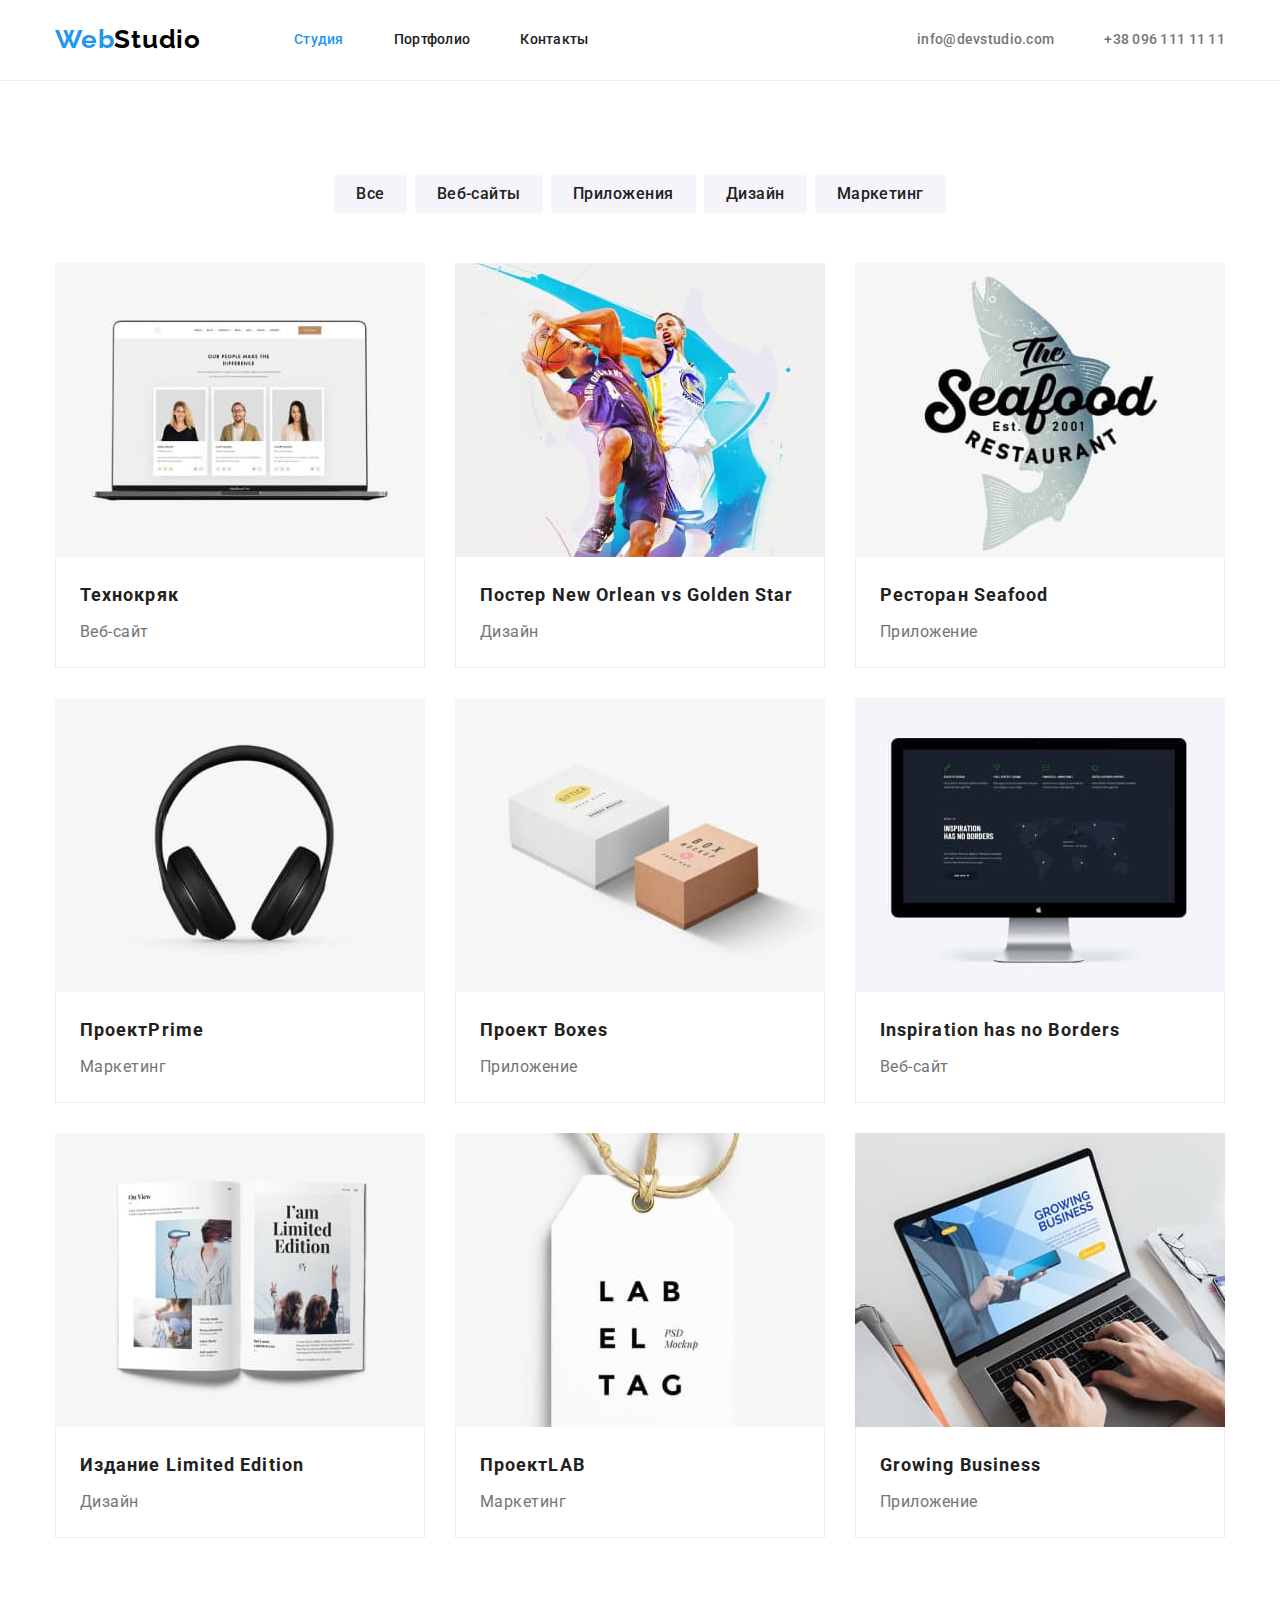
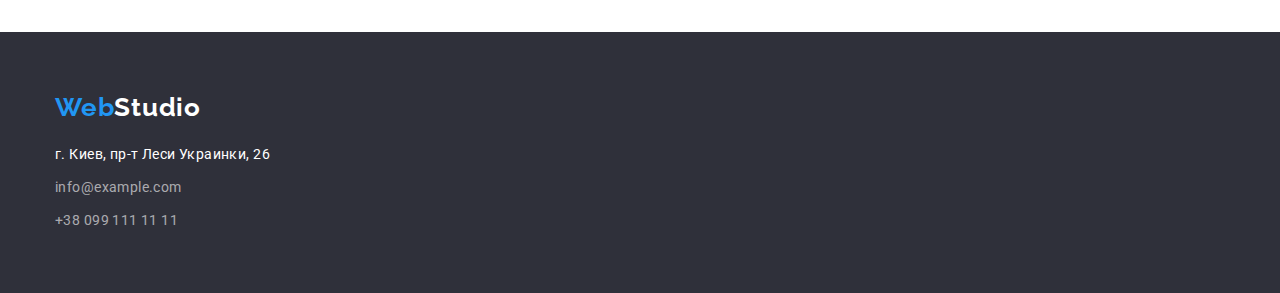
==== portfolio.html @ c3876f3c "start" ====
<!DOCTYPE html>
<html lang="ru">
  <head>
    <meta charset="UTF-8" />
    <meta http-equiv="X-UA-Compatible" content="IE=edge" />
    <meta name="viewport" content="width=device-width, initial-scale=1.0" />
    <title>goit-markup-hw-03</title>
    <link
      href="https://fonts.googleapis.com/css2?family=Raleway:wght@700&family=Roboto:wght@400;500;700;900&display=swap"
      rel="stylesheet"
    />
    <link rel="stylesheet"
    href=https://cdnjs.cloudflare.com/ajax/libs/modern-normalize/1.1.0/modern-normalize.min.css>
    <link rel="stylesheet" href="./css/styles.css" />
  </head>
  <body>
    <header class="header">
      <div class="container">
        <div class="header-flex">
          <a class="logo link" href="./index.html"
            >Web<span class="logo-dark">Studio</span></a
          >
          <nav class="header-nav">
            <ul class="header-list list">
              <li class="header-item">
                <a class="header-link link current" href="./index.html"
                  >Студия</a
                >
              </li>
              <li class="header-item">
                <a class="header-link link" href="./portfolio.html"
                  >Портфолио</a
                >
              </li>
              <li class="header-item">
                <a class="header-link link" href="">Контакты</a>
              </li>
            </ul>
          </nav>
          <ul class="header-mt">
            <li class="header-mail-item list">
              <a class="header-mail-link link" href="mailto:info@devstudio.com"
                >info@devstudio.com</a
              >
            </li>
            <li class="haeder-tel-item list">
              <a class="header-tel-link link" href="tel:+380961111111"
                >+38 096 111 11 11</a
              >
            </li>
          </ul>
        </div>
      </div>
    </header>

    <main>
      <section class="portfolio section">
        <div class="container">
          <h1 class="visually-hidden">Портфолио</h1>
          <ul class="btn-list list">
            <li class="btn-item">
              <button class="btn" type="button">Все</button>
            </li>
            <li class="btn-item">
              <button class="btn" type="button">Веб-сайты</button>
            </li>
            <li class="btn-item">
              <button class="btn" type="button">Приложения</button>
            </li>
            <li class="btn-item">
              <button class="btn" type="button">Дизайн</button>
            </li>
            <li class="btn-item">
              <button class="btn" type="button">Маркетинг</button>
            </li>
          </ul>

          <ul class="port-list list">
            <li class="port-item">
              <a class="port-link link" href=""
                ><img
                  src="./images/images-portfolio1.jpg"
                  alt="Страница Веб-сайта на ноутбуке"
                  width="370"
                  height="294"
                />
                <div class="port-thumb">
                  <h2 class="port-title">Технокряк</h2>
                  <p class="port-text">Веб-сайт</p>
                </div>
              </a>
            </li>

            <li class="port-item">
              <a class="port-link link" href=""
                ><img
                  src="./images/images-portfolio2.jpg"
                  alt="Два баскетболиста во время игры"
                  width="370"
                  height="294"
                />
                <div class="port-thumb">
                  <h2 class="port-title">
                    Постер <span lang="en">New Orlean vs Golden Star</span>
                  </h2>
                  <p class="port-text">Дизайн</p>
                </div>
              </a>
            </li>

            <li class="port-item">
              <a class="port-link link" href=""
                ><img
                  src="./images/images-portfolio3.jpg"
                  alt="Логотип ресторана Сиафуд"
                  width="370"
                  height="294"
                />
                <div class="port-thumb">
                  <h2 class="port-title">
                    Ресторан <span lang="en">Seafood</span>
                  </h2>
                  <p class="port-text">Приложение</p>
                </div>
              </a>
            </li>

            <li class="port-item">
              <a class="port-link link" href=""
                ><img
                  src="./images/images-portfolio4.jpg"
                  alt="Наушники"
                  width="370"
                  height="294"
                />
                <div class="port-thumb">
                  <h2 class="port-title">Проект<span lang="en">Prime</span></h2>
                  <p class="port-text">Маркетинг</p>
                </div>
              </a>
            </li>

            <li class="port-item">
              <a class="port-link link" href=""
                ><img
                  src="./images/images-portfolio5.jpg"
                  alt="Две коробки"
                  width="370"
                  height="294"
                />
                <div class="port-thumb">
                  <h2 class="port-title">
                    Проект <span lang="en">Boxes</span>
                  </h2>
                  <p class="port-text">Приложение</p>
                </div>
              </a>
            </li>

            <li class="port-item">
              <a class="port-link link" href=""
                ><img
                  src="./images/images-portfolio6.jpg"
                  alt="Монитор с изображением Веб-сайта"
                  width="370"
                  height="294"
                />
                <div class="port-thumb">
                  <h2 class="port-title" lang="en">
                    Inspiration has no Borders
                  </h2>
                  <p class="port-text">Веб-сайт</p>
                </div>
              </a>
            </li>

            <li class="port-item">
              <a class="port-link link" href=""
                ><img
                  src="./images/images-portfolio7.jpg"
                  alt="Развёрнутые страницы журнала"
                  width="370"
                  height="294"
                />
                <div class="port-thumb">
                  <h2 class="port-title">
                    Издание <span lang="en">Limited Edition</span>
                  </h2>
                  <p class="port-text">Дизайн</p>
                </div>
              </a>
            </li>
            <li class="port-item">
              <a class="port-link link" href=""
                ><img
                  src="./images/images-portfolio8.jpg"
                  alt="Бирка"
                  width="370"
                  height="294"
                />
                <div class="port-thumb">
                  <h2 class="port-title">Проект<span lang="en">LAB</span></h2>
                  <p class="port-text">Маркетинг</p>
                </div>
              </a>
            </li>
            <li class="port-item">
              <a class="port-link link" href=""
                ><img
                  src="./images/images-portfolio9.jpg"
                  alt="Работа в приложении на ноутбуке"
                  width="370"
                  height="294"
                />
                <div class="port-thumb">
                  <h2 class="port-title" lang="en">Growing Business</h2>
                  <p class="port-text">Приложение</p>
                </div>
              </a>
            </li>
          </ul>
        </div>
      </section>
    </main>

    <footer class="footer">
      <div class="container">
        <a class="logo link" href="./index.html"
          >Web<span class="logo-light">Studio</span></a
        >
        <address class="adress">
          <ul class="adress-list list">
            <li class="adress-item">
              <a
                class="adress-link link"
                href="https://goo.gl/maps/nZqafxbNamXbDnvg8"
                target="blank"
                rel="noopener noreferrer nofollow"
                >г. Киев, пр-т Леси Украинки, 26</a
              >
            </li>
            <li class="adress-item">
              <a class="adress-mail-link link" href="mailto:info@example.com"
                >info@example.com</a
              >
            </li>
            <li class="adress-item">
              <a class="adress-tel-link link" href="tel:+380991111111"
                >+38 099 111 11 11</a
              >
            </li>
          </ul>
        </address>
      </div>
    </footer>
  </body>
</html>
---- css/styles.css ----
:root {
  --primary-white-color: #ffffff;
  --secondary-white-color: #f5f4fa;
  --footer-hero-color: #2f303a;
  --accent-color: #2196f3;
  --main-title-color: #212121;
  --primary-text-color: #757575;
  --primary-margin: 30px;
}
body {
  color: var(--primary-text-color);
  font-family: "Roboto", "Montserrat", sans-serif;
}
h1,
h2,
h3,
h4,
h5,
h6,
p,
ul {
  margin: 0;
}
ul {
  padding-left: 0;
}

.list {
  list-style: none;
}
.link {
  text-decoration: none;
}
img {
  display: block;
  max-width: 100%;
  height: auto;
}

.container {
  width: 1200px;
  padding-left: 15px;
  padding-right: 15px;
  margin: 0 auto;
}
.section {
  padding-top: 94px;
  padding-bottom: 94px;
}
/*---------------header----------------------------------------------*/
.header {
  background-color: var(--primary-white-color);
  padding-top: 24px;
  padding-bottom: 25px;
  border-bottom: 1px solid #ececec;
}
.header-flex {
  display: flex;
  align-items: center;
}

.header-nav {
  margin-left: 93px;
}
.header-list {
  display: flex;
}
.header-mt {
  display: flex;
  margin-left: auto;
}

.header-item + .header-item {
  margin-left: 50px;
}
.haeder-tel-item {
  margin-left: 50px;
}

.logo {
  font-family: "Raleway";
  font-weight: 700;
  font-size: 26px;
  line-height: 1.19;
  letter-spacing: 0.03em;
  color: var(--accent-color);
}

.logo-dark {
  color: #000000;
}
.logo-light {
  color: var(--primary-white-color);
}

.header-link,
.header-mail-link,
.header-tel-link {
  font-weight: 500;
  font-size: 14px;
  line-height: 1.14;
  letter-spacing: 0.02em;
  color: var(--main-title-color);
}
.header-link:hover,
.header-link:focus {
  color: var(--accent-color);
}

.header-mail-link,
.header-tel-link {
  color: inherit;
}
.header-mail-link:hover,
.header-mail-link:focus {
  color: var(--accent-color);
}

.header-tel-link:hover,
.header-tel-link:focus {
  color: var(--accent-color);
}
.current {
  color: var(--accent-color);
}

/*---------------hero-------------------------------------------------*/
.hero {
  background-color: var(--footer-hero-color);
  padding-top: 200px;
  padding-bottom: 200px;
}

.hero-title {
  font-weight: 900;
  font-size: 44px;
  line-height: 1.36;
  text-align: center;
  letter-spacing: 0.06em;
  text-transform: uppercase;
  color: var(--primary-white-color);
  max-width: 696px;
  margin-left: auto;
  margin-right: auto;
  margin-bottom: var(--primary-margin);
}

.hero-btn {
  font-family: inherit;
  font-weight: 700;
  font-size: 16px;
  line-height: 1.88;
  text-align: center;
  letter-spacing: 0.06em;
  background-color: var(--accent-color);
  color: var(--primary-white-color);
  cursor: pointer;
  margin: 0 auto;
  display: block;
  padding: 10px 32px;
  border-radius: 4px;
  offset: 0px, 4px rgba(0, 0, 0, 0.15);
}
.hero-btn:hover {
  filter: drop-shadow(0px 4px 4px rgba(0, 0, 0, 0.25));
}
/*-------------------features-----------------------------------*/
.visually-hidden {
  position: absolute;
  white-space: nowrap;
  width: 1px;
  height: 1px;
  overflow: hidden;
  border: 0;
  padding: 0;
  clip: rect(0 0 0 0);
  clip-path: inset(50%);
  margin: -1px;
}

.features-list {
  display: flex;
  margin-left: calc(-1 * var(--primary-margin));
  flex-wrap: wrap;
}
.features-item {
  margin-left: var(--primary-margin);
  flex-basis: calc(100% / 4 - 30px);
}
.features-title {
  font-weight: 700;
  font-size: 14px;
  line-height: 1.14;
  letter-spacing: 0.03em;
  text-transform: uppercase;
  color: var(--main-title-color);
  margin-bottom: 10px;
}

.features-text {
  font-size: 14px;
  line-height: 1.71;
  letter-spacing: 0.03em;
}
/*-----------------------------------------------work----------------------------------------------*/
.work {
  padding-top: 0;
}

.work-list {
  display: flex;
  margin-left: calc(-1 * var(--primary-margin));
  flex-wrap: wrap;
}
.work-item {
  flex-basis: calc(100% / 3 - 30px);
  margin-left: var(--primary-margin);
}

.work-title,
.team-title {
  font-weight: 700;
  font-size: 36px;
  line-height: 1.17;
  text-align: center;
  letter-spacing: 0.03em;
  color: var(--main-title-color);
  margin-bottom: 50px;
}
/*-------------------team------------------------------------------------*/

.team {
  background-color: var(--secondary-white-color);
}
.team-list {
  display: flex;
  margin-left: calc(-1 * var(--primary-margin));
  flex-wrap: wrap;
}
.team-item {
  flex-basis: calc(100% / 4 - 30px);
  margin-left: var(--primary-margin);
}

.team-item-title {
  font-weight: 500;
  font-size: 16px;
  line-height: 1.19;
  text-align: center;
  letter-spacing: 0.03em;
  color: var(--main-title-color);
  margin-bottom: 10px;
}

.team-text {
  font-size: 16px;
  line-height: 1.19;
  text-align: center;
  letter-spacing: 0.03em;
}
.team-thumb {
  background: var(--primary-white-color);
  box-shadow: 0px 1px 3px rgba(0, 0, 0, 0.12), 0px 1px 1px rgba(0, 0, 0, 0.14),
    0px 2px 1px rgba(0, 0, 0, 0.2);
  border-radius: 0px 0px 4px 4px;
  padding-top: var(--primary-margin);
  padding-bottom: var(--primary-margin);
}
/*-----------------footer--------------------------------------------*/

.footer {
  background-color: var(--footer-hero-color);
  padding-top: 60px;
  padding-bottom: 60px;
}

.footer .logo {
  display: block;
  margin-bottom: 20px;
}
a.adress-link {
  color: var(--primary-white-color);
}
.adress-link,
.adress-mail-link,
.adress-tel-link {
  font-style: normal;
  font-size: 14px;
  line-height: 1.71;
  letter-spacing: 0.03em;
  color: rgba(255, 255, 255, 0.6);
}
.adress-item:not(:last-child) {
  margin-bottom: 9px;
}

.adress-mail-link:hover,
.adress-mail-link:focus,
.adress-tel-link:hover,
.adress-tel-link:focus {
  color: var(--primary-white-color);
}
/*-------------------Portfolio-----------------------------------------*/
.btn-list {
  display: flex;
  margin-bottom: 50px;
  margin-left: auto;
  margin-right: auto;
  justify-content: center;
}
.btn-item + .btn-item {
  margin-left: 8px;
}
.btn {
  font-family: inherit;
  background-color: var(--secondary-white-color);
  font-weight: 500;
  font-size: 16px;
  line-height: 1.63;
  text-align: center;
  letter-spacing: 0.03em;
  color: var(--main-title-color);
  cursor: pointer;
  padding: 6px 22px;
  border-radius: 4px;
  border: 0;
}
.btn:hover,
.btn:focus {
  background-color: var(--accent-color);
  color: var(--secondary-white-color);
}
.port-list {
  display: flex;
  flex-wrap: wrap;
  margin-left: calc(-1 * var(--primary-margin));
  margin-bottom: calc(-1 * var(--primary-margin));
}

.port-item {
  margin-left: var(--primary-margin);
  margin-bottom: var(--primary-margin);
  flex-basis: calc(100% / 3 - 30px);
}

.port-title {
  font-size: 18px;
  line-height: 2;
  letter-spacing: 0.06em;
  color: var(--main-title-color);
  margin-bottom: 4px;
}
.port-text {
  font-size: 16px;
  line-height: 1.88;
  letter-spacing: 0.03em;
  color: var(--primary-text-color);
}
.port-thumb {
  padding: 20px 24px;
  border-right: 1px solid #eeeeee;
  border-bottom: 1px solid #eeeeee;
  border-left: 1px solid #eeeeee;
}
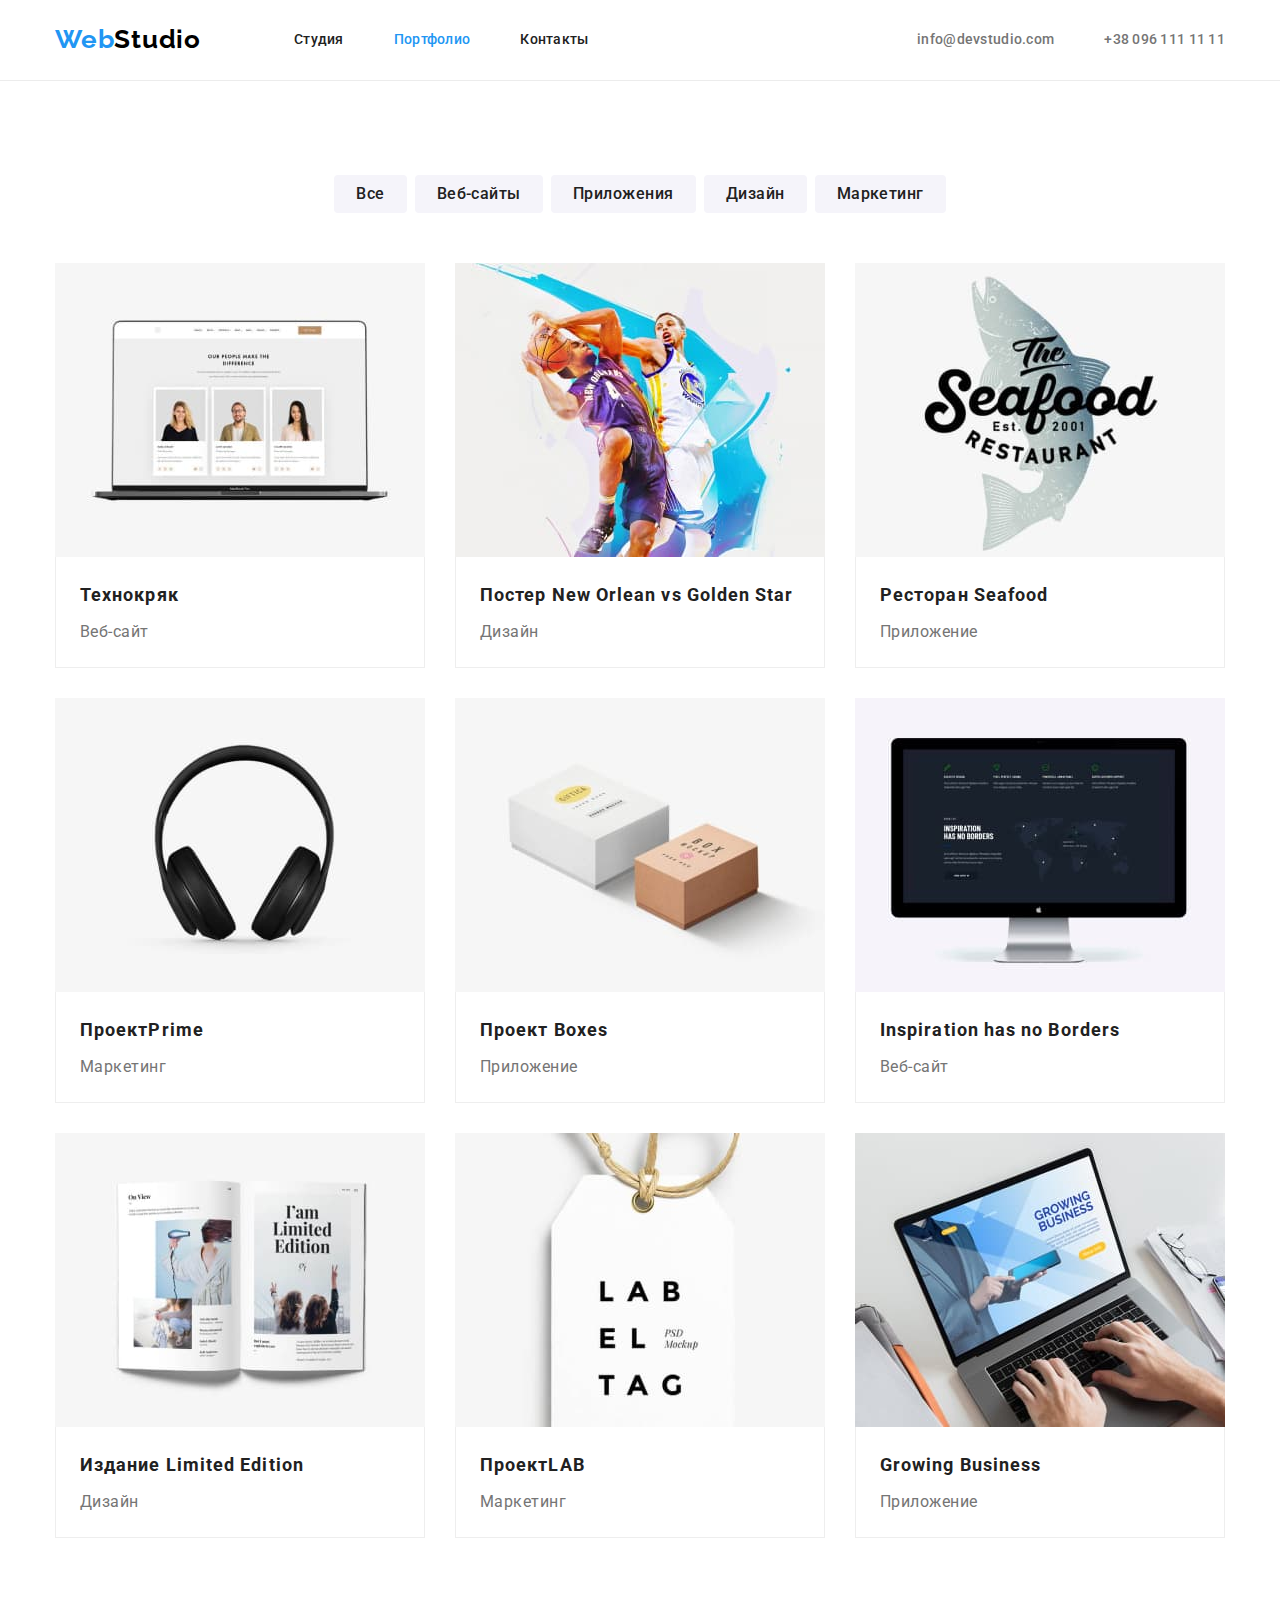
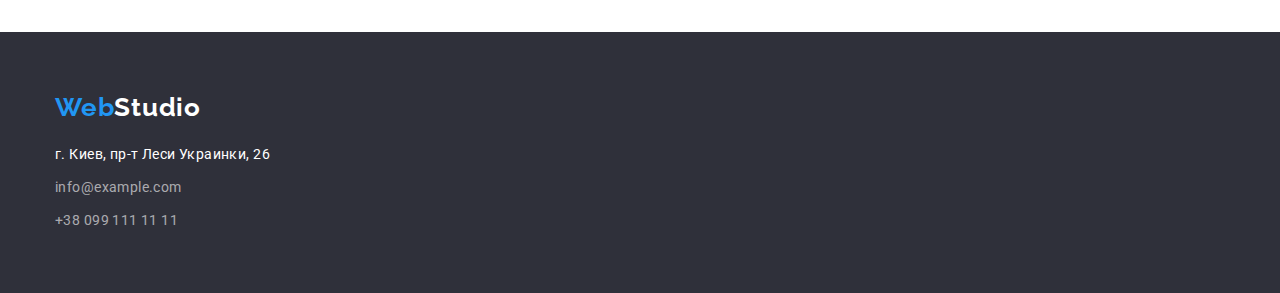
==== commit a73282b7: "22.04" ====
--- a/portfolio.html
+++ b/portfolio.html
@@ -23,12 +23,12 @@
           <nav class="header-nav">
             <ul class="header-list list">
               <li class="header-item">
-                <a class="header-link link current" href="./index.html"
+                <a class="header-link link" href="./index.html"
                   >Студия</a
                 >
               </li>
               <li class="header-item">
-                <a class="header-link link" href="./portfolio.html"
+                <a class="header-link link current" href="./portfolio.html"
                   >Портфолио</a
                 >
               </li>
--- a/css/styles.css
+++ b/css/styles.css
@@ -129,6 +129,19 @@
   background-color: var(--footer-hero-color);
   padding-top: 200px;
   padding-bottom: 200px;
+  background-image: linear-gradient(
+      to right,
+      rgba(47, 48, 58, 0.4),
+      rgba(47, 48, 58, 0.4)
+    ),
+    url(../images/bg-image.jpg);
+    background-repeat: no-repeat;
+    background-position: center;
+    margin-left: auto;
+    margin-right: auto;
+    max-width: 1600px;
+    height: 600px;
+
 }
 
 .hero-title {
@@ -257,6 +270,7 @@
   line-height: 1.19;
   text-align: center;
   letter-spacing: 0.03em;
+  margin-bottom: 16px;
 }
 .team-thumb {
   background: var(--primary-white-color);
@@ -266,6 +280,23 @@
   padding-top: var(--primary-margin);
   padding-bottom: var(--primary-margin);
 }
+.team-soc-list{
+  display: flex;
+  justify-content: center;
+}
+.team-soc-item + .team-soc-item{
+  margin-left: 10px;
+}
+ 
+
+.team-soc-link{
+  width: 44px;
+  height: 44px;
+  background-color: tomato;
+  border-radius: 50%;
+  display: block;
+  
+}
 /*-----------------footer--------------------------------------------*/
 
 .footer {
@@ -362,3 +393,4 @@
   border-bottom: 1px solid #eeeeee;
   border-left: 1px solid #eeeeee;
 }
+
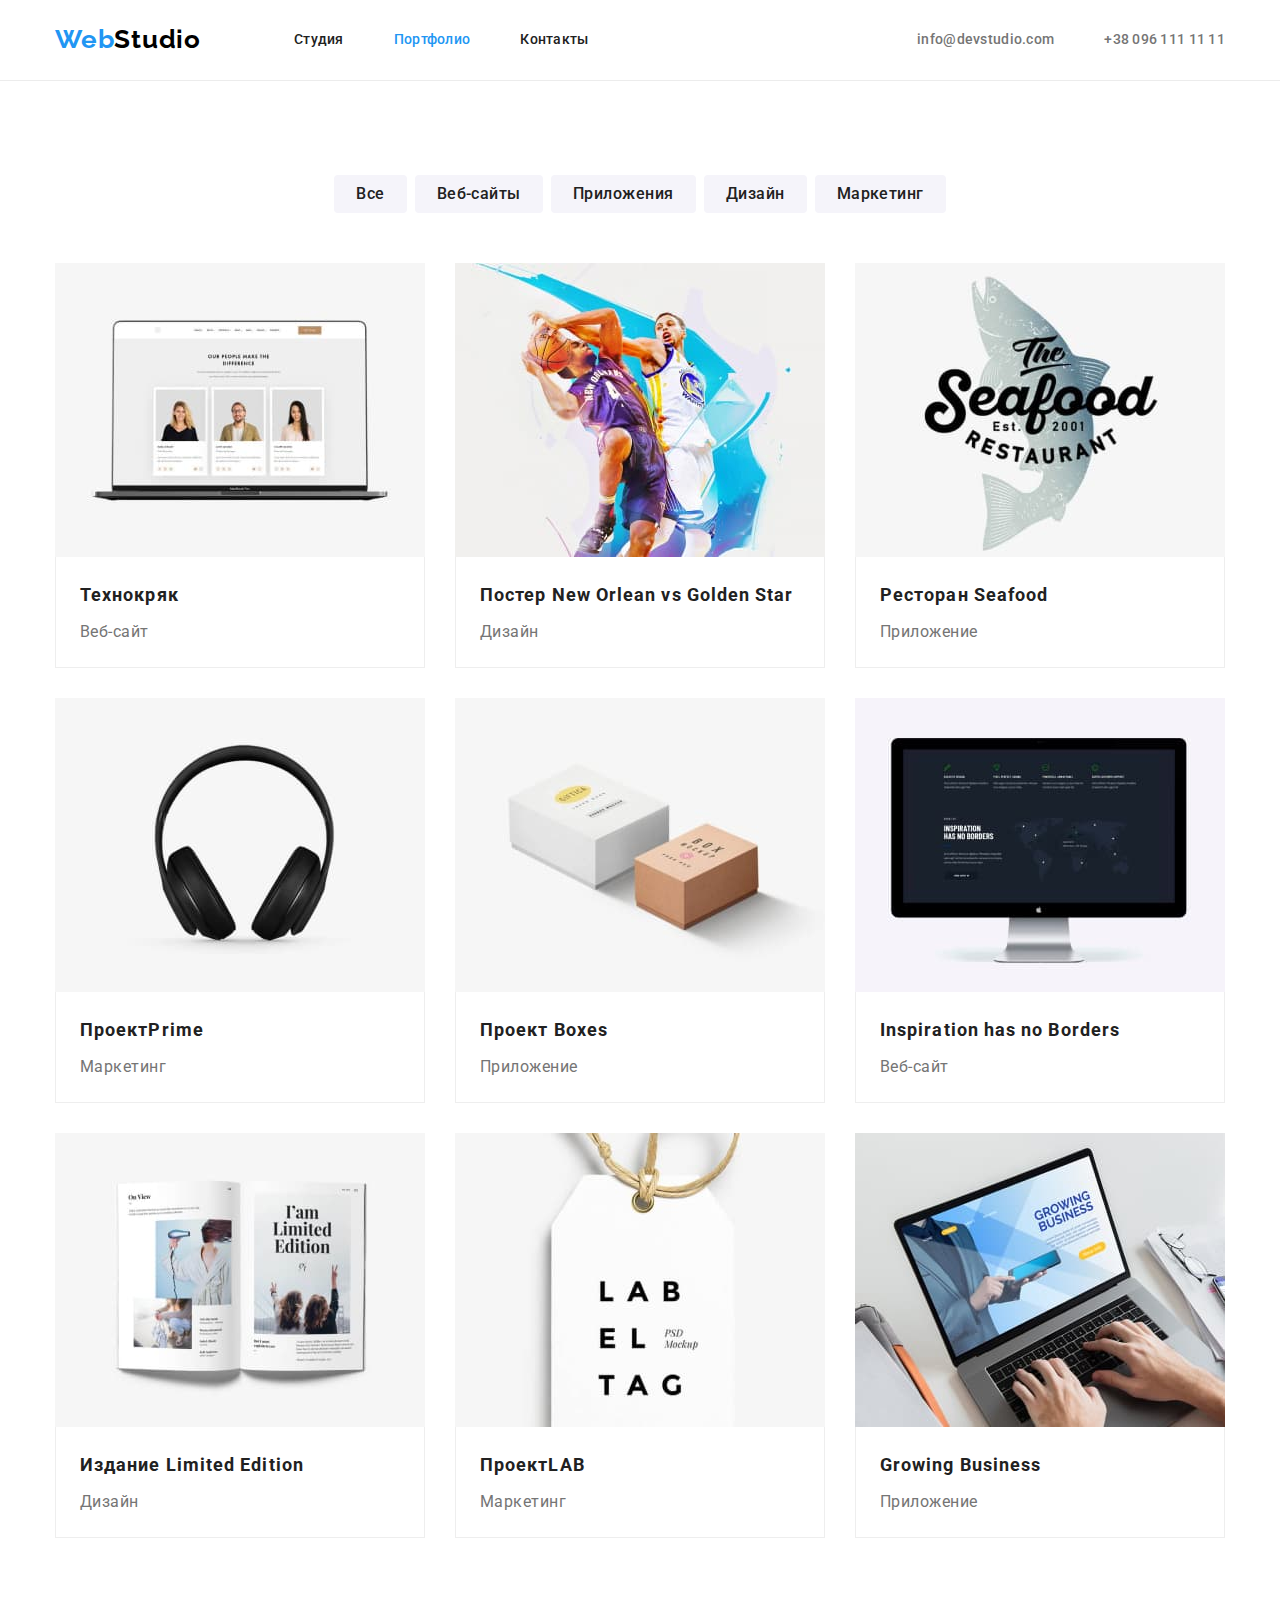
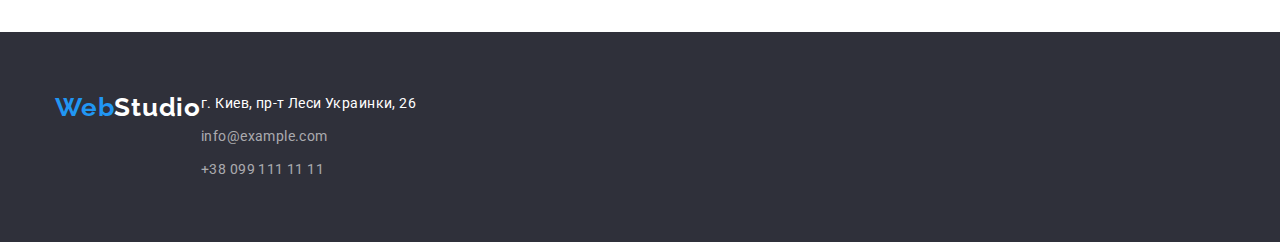
==== commit bf4bd5b6: "D" ====
--- a/portfolio.html
+++ b/portfolio.html
@@ -23,9 +23,7 @@
           <nav class="header-nav">
             <ul class="header-list list">
               <li class="header-item">
-                <a class="header-link link" href="./index.html"
-                  >Студия</a
-                >
+                <a class="header-link link" href="./index.html">Студия</a>
               </li>
               <li class="header-item">
                 <a class="header-link link current" href="./portfolio.html"
--- a/css/styles.css
+++ b/css/styles.css
@@ -135,13 +135,12 @@
       rgba(47, 48, 58, 0.4)
     ),
     url(../images/bg-image.jpg);
-    background-repeat: no-repeat;
-    background-position: center;
-    margin-left: auto;
-    margin-right: auto;
-    max-width: 1600px;
-    height: 600px;
-
+  background-repeat: no-repeat;
+  background-position: center;
+  margin-left: auto;
+  margin-right: auto;
+  max-width: 1600px;
+  height: 600px;
 }
 
 .hero-title {
@@ -196,6 +195,25 @@
   margin-left: calc(-1 * var(--primary-margin));
   flex-wrap: wrap;
 }
+.features-item::before{
+  display: block;
+  content:" " ;
+  height: 120px;
+  background-color: var(--secondary-white-color);
+  border-radius: 4px;
+  background-repeat: no-repeat;
+  background-position: center;
+  margin-bottom: var(--primary-margin);
+}
+.antenna::before{
+  background-image: url(../images/antenna\ 1.svg);
+}
+.clock::before{ background-image: url(../images/clock\ 1.svg);}
+
+.diagram::before{background-image: url(../images/diagram\ 1.svg);}
+
+.astronaut::before{background-image: url(../images/astronaut\ 1.svg);}
+
 .features-item {
   margin-left: var(--primary-margin);
   flex-basis: calc(100% / 4 - 30px);
@@ -215,7 +233,7 @@
   line-height: 1.71;
   letter-spacing: 0.03em;
 }
-/*-----------------------------------------------work----------------------------------------------*/
+/*-----------------------work----------------------------------------------*/
 .work {
   padding-top: 0;
 }
@@ -231,7 +249,8 @@
 }
 
 .work-title,
-.team-title {
+.team-title,
+.clients-title{
   font-weight: 700;
   font-size: 36px;
   line-height: 1.17;
@@ -280,26 +299,60 @@
   padding-top: var(--primary-margin);
   padding-bottom: var(--primary-margin);
 }
-.team-soc-list{
+.team-soc-list {
   display: flex;
   justify-content: center;
 }
-.team-soc-item + .team-soc-item{
+.team-soc-item + .team-soc-item {
   margin-left: 10px;
 }
- 
-
-.team-soc-link{
+
+.team-soc-link {
   width: 44px;
   height: 44px;
-  background-color: tomato;
   border-radius: 50%;
-  display: block;
+  background-color: var(--primary-white-color);
+  display: flex;
+  justify-content: center;
+  align-items: center;
+  fill: #afb1b8;
+}
+
+.team-soc-link:hover,
+.team-soc-link:focus {
+  background-color: var(--accent-color);
+  fill: var(--primary-white-color);
+}
+
+
+/*-----------------clients---------------------------*/
+.clients-list{
+ display: flex;
+ justify-content: center;
+}
+
+ .clients-item + .clients-item{margin-left: var(--primary-margin);}
+
+.clients-link{
+  width: 170px;
+  height: 92px;
+  border: 1px solid #AFB1B8;
+  border-radius: 4px;
+  display: flex;
+  justify-content: center;
+  align-items: center;
+  fill: #AFB1B8; }
+
+  .clients-link:hover,
+  .clients-link:focus{
+    fill: var(--accent-color);
+    border-color: var(--accent-color);
+  }
+
+/*-----------------footer--------------------------------------------*/
+
+.footer {
   
-}
-/*-----------------footer--------------------------------------------*/
-
-.footer {
   background-color: var(--footer-hero-color);
   padding-top: 60px;
   padding-bottom: 60px;
@@ -309,9 +362,11 @@
   display: block;
   margin-bottom: 20px;
 }
+
 a.adress-link {
   color: var(--primary-white-color);
 }
+
 .adress-link,
 .adress-mail-link,
 .adress-tel-link {
@@ -331,6 +386,16 @@
 .adress-tel-link:focus {
   color: var(--primary-white-color);
 }
+.footer .container{display: flex;}
+.footer-soc-link{
+  display: flex;
+  justify-content: center;
+  align-items: center;
+  width: 44px;
+  height: 44px;
+  background-color: rgba(255,255,255,0.1);
+  border-radius: 50%;
+}
 /*-------------------Portfolio-----------------------------------------*/
 .btn-list {
   display: flex;
@@ -393,4 +458,3 @@
   border-bottom: 1px solid #eeeeee;
   border-left: 1px solid #eeeeee;
 }
-
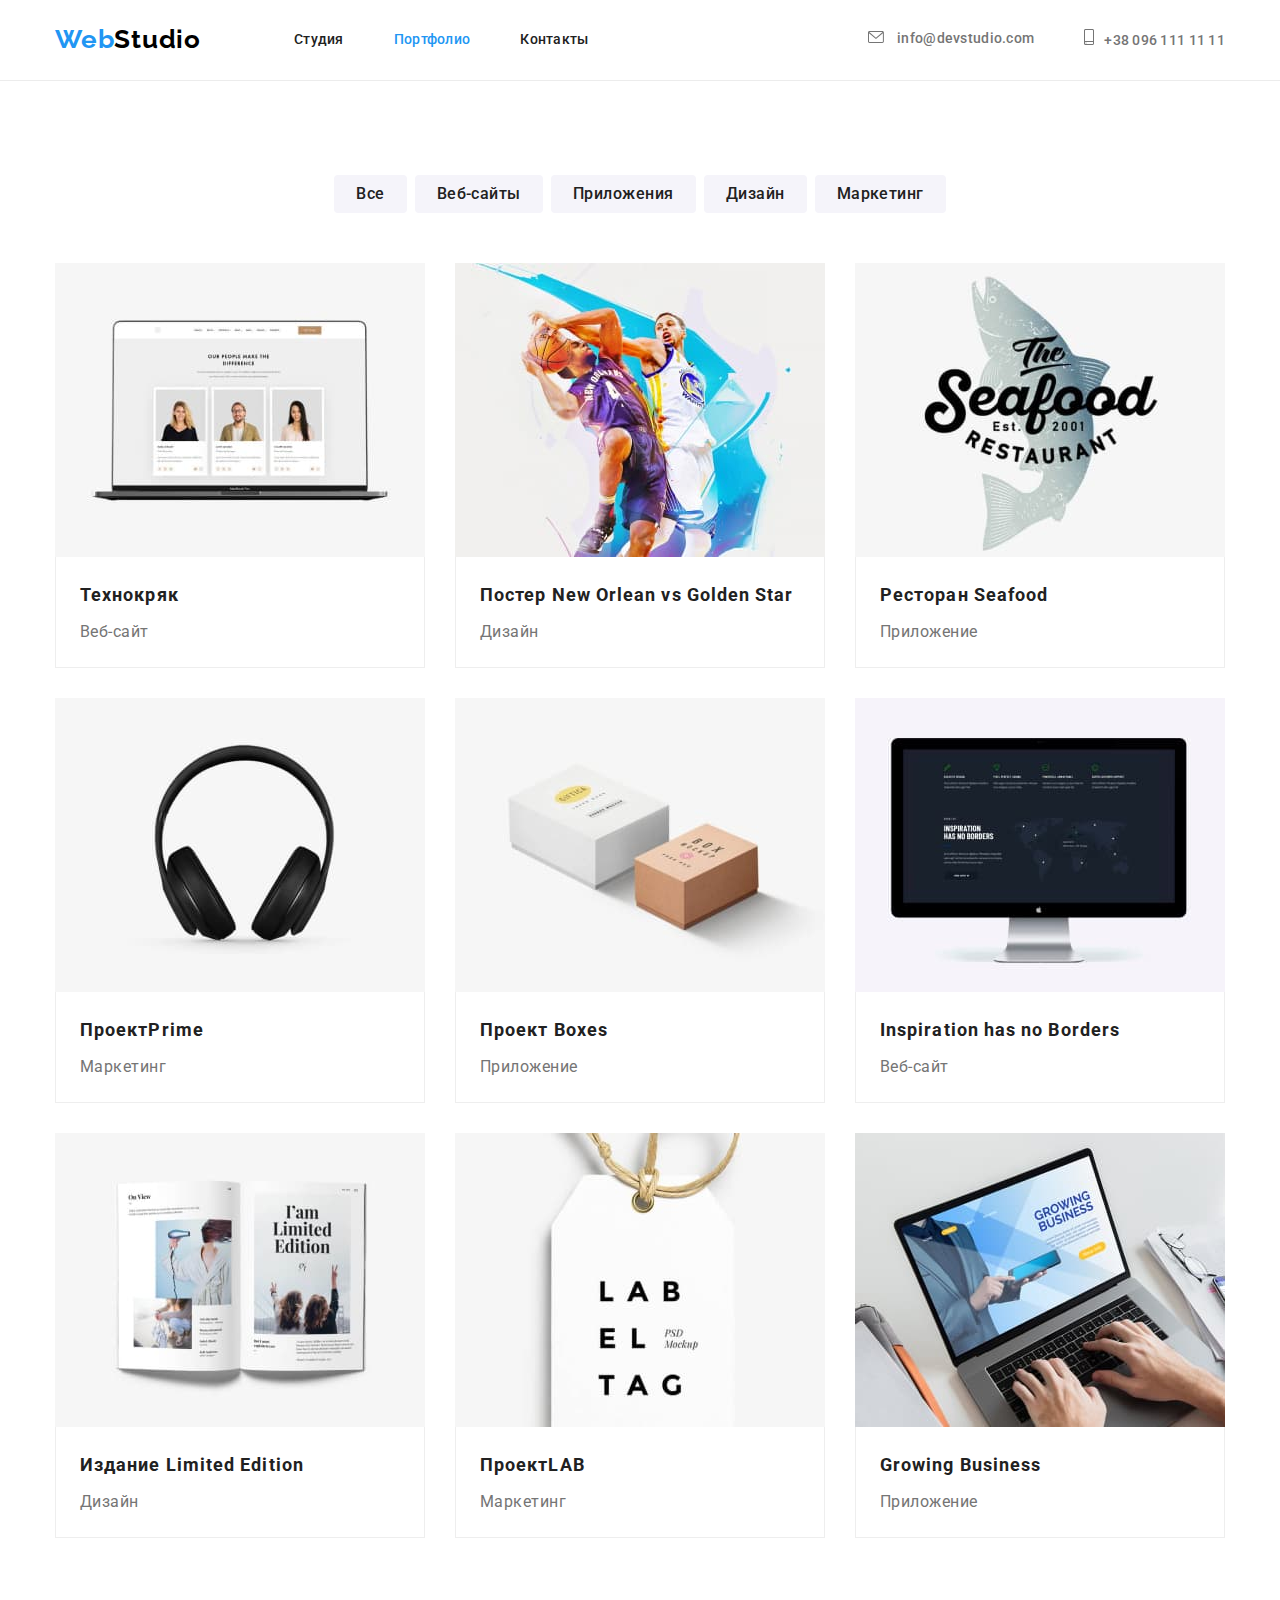
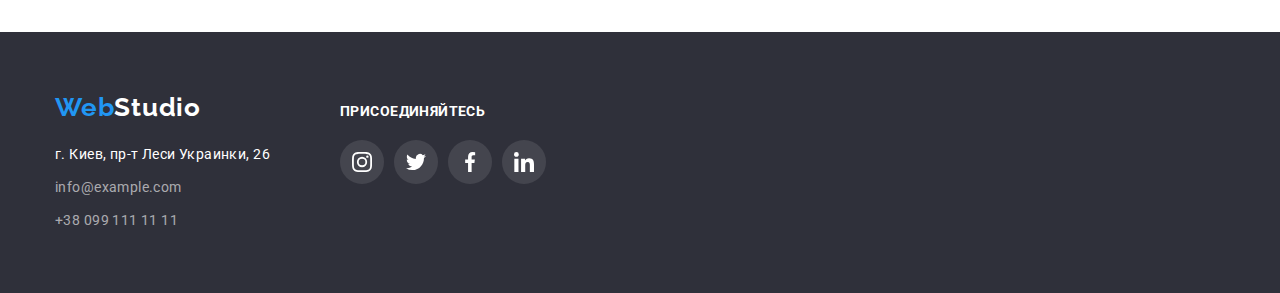
==== commit 74d2c321: "final" ====
--- a/portfolio.html
+++ b/portfolio.html
@@ -38,11 +38,16 @@
           <ul class="header-mt">
             <li class="header-mail-item list">
               <a class="header-mail-link link" href="mailto:info@devstudio.com"
-                >info@devstudio.com</a
+                ><svg class="header-icon-mail" width="16" height="12">
+                  <use href="./images/icons.svg#icon-envelope"></use>
+                </svg>
+                info@devstudio.com</a
               >
             </li>
             <li class="haeder-tel-item list">
               <a class="header-tel-link link" href="tel:+380961111111"
+                ><svg class="header-icon-tel" width="10" height="16">
+                  <use href="./images/icons.svg#icon-smartphone"></use></svg
                 >+38 096 111 11 11</a
               >
             </li>
@@ -223,32 +228,51 @@
 
     <footer class="footer">
       <div class="container">
-        <a class="logo link" href="./index.html"
-          >Web<span class="logo-light">Studio</span></a
-        >
-        <address class="adress">
-          <ul class="adress-list list">
-            <li class="adress-item">
-              <a
-                class="adress-link link"
-                href="https://goo.gl/maps/nZqafxbNamXbDnvg8"
-                target="blank"
-                rel="noopener noreferrer nofollow"
-                >г. Киев, пр-т Леси Украинки, 26</a
-              >
-            </li>
-            <li class="adress-item">
-              <a class="adress-mail-link link" href="mailto:info@example.com"
-                >info@example.com</a
-              >
-            </li>
-            <li class="adress-item">
-              <a class="adress-tel-link link" href="tel:+380991111111"
-                >+38 099 111 11 11</a
-              >
-            </li>
-          </ul>
-        </address>
+        <div class="footerf">
+          <a class="logo link" href="./index.html"
+            >Web<span class="logo-light">Studio</span></a
+          >
+          <address class="adress">
+            <ul class="adress-list list">
+              <li class="adress-item">
+                <a
+                  class="adress-link link"
+                  href="https://goo.gl/maps/nZqafxbNamXbDnvg8"
+                  target="blank"
+                  rel="noopener noreferrer nofollow"
+                  >г. Киев, пр-т Леси Украинки, 26</a
+                >
+              </li>
+              <li class="adress-item">
+                <a class="adress-mail-link link" href="mailto:info@example.com"
+                  >info@example.com</a
+                >
+              </li>
+              <li class="adress-item">
+                <a class="adress-tel-link link" href="tel:+380991111111"
+                  >+38 099 111 11 11</a
+                >
+              </li>
+            </ul>
+          </address>
+        </div>
+        <div class="footer-soc">
+          <p class="join">присоединяйтесь</p>
+          <ul class="footer-soc-list list">
+            <li class="footer-soc-item">
+              <a href="" class="footer-soc-link instagram"></a>
+            </li>
+            <li class="footer-soc-item">
+              <a href="" class="footer-soc-link twitter"></a>
+            </li>
+            <li class="footer-soc-item">
+              <a href="" class="footer-soc-link facebook"></a>
+            </li>
+            <li class="footer-soc-item">
+              <a href="" class="footer-soc-link linkedin"></a>
+            </li>
+          </ul>
+        </div>
       </div>
     </footer>
   </body>
--- a/css/styles.css
+++ b/css/styles.css
@@ -101,6 +101,14 @@
   line-height: 1.14;
   letter-spacing: 0.02em;
   color: var(--main-title-color);
+}
+.header-icon-mail {
+  fill: currentColor;
+  margin-right: 10px;
+}
+.header-icon-tel {
+  fill: currentColor;
+  margin-right: 10px;
 }
 .header-link:hover,
 .header-link:focus {
@@ -195,9 +203,9 @@
   margin-left: calc(-1 * var(--primary-margin));
   flex-wrap: wrap;
 }
-.features-item::before{
+.features-item::before {
   display: block;
-  content:" " ;
+  content: " ";
   height: 120px;
   background-color: var(--secondary-white-color);
   border-radius: 4px;
@@ -205,14 +213,20 @@
   background-position: center;
   margin-bottom: var(--primary-margin);
 }
-.antenna::before{
+.antenna::before {
   background-image: url(../images/antenna\ 1.svg);
 }
-.clock::before{ background-image: url(../images/clock\ 1.svg);}
-
-.diagram::before{background-image: url(../images/diagram\ 1.svg);}
-
-.astronaut::before{background-image: url(../images/astronaut\ 1.svg);}
+.clock::before {
+  background-image: url(../images/clock\ 1.svg);
+}
+
+.diagram::before {
+  background-image: url(../images/diagram\ 1.svg);
+}
+
+.astronaut::before {
+  background-image: url(../images/astronaut\ 1.svg);
+}
 
 .features-item {
   margin-left: var(--primary-margin);
@@ -250,7 +264,7 @@
 
 .work-title,
 .team-title,
-.clients-title{
+.clients-title {
   font-weight: 700;
   font-size: 36px;
   line-height: 1.17;
@@ -324,35 +338,36 @@
   fill: var(--primary-white-color);
 }
 
-
 /*-----------------clients---------------------------*/
-.clients-list{
- display: flex;
- justify-content: center;
-}
-
- .clients-item + .clients-item{margin-left: var(--primary-margin);}
-
-.clients-link{
+.clients-list {
+  display: flex;
+  justify-content: center;
+}
+
+.clients-item + .clients-item {
+  margin-left: var(--primary-margin);
+}
+
+.clients-link {
   width: 170px;
   height: 92px;
-  border: 1px solid #AFB1B8;
+  border: 1px solid #afb1b8;
   border-radius: 4px;
   display: flex;
   justify-content: center;
   align-items: center;
-  fill: #AFB1B8; }
-
-  .clients-link:hover,
-  .clients-link:focus{
-    fill: var(--accent-color);
-    border-color: var(--accent-color);
-  }
+  fill: #afb1b8;
+}
+
+.clients-link:hover,
+.clients-link:focus {
+  fill: var(--accent-color);
+  border-color: var(--accent-color);
+}
 
 /*-----------------footer--------------------------------------------*/
 
 .footer {
-  
   background-color: var(--footer-hero-color);
   padding-top: 60px;
   padding-bottom: 60px;
@@ -386,15 +401,60 @@
 .adress-tel-link:focus {
   color: var(--primary-white-color);
 }
-.footer .container{display: flex;}
-.footer-soc-link{
-  display: flex;
-  justify-content: center;
-  align-items: center;
+/* .footerf{
+  display: flex;
+} */
+/* .footer-soc{
+  display: flex;
+} */
+.footer .container {
+  display: flex;
+  align-items: baseline;
+}
+
+.join {
+  font-weight: 700;
+  font-size: 14px;
+  line-height: 1.14;
+  letter-spacing: 0.03em;
+  text-transform: uppercase;
+
+  color: #ffffff;
+  margin-bottom: 20px;
+}
+.footer-soc {
+  margin-left: 70px;
+}
+.footer-soc-list {
+  display: flex;
+}
+.footer-soc-item + .footer-soc-item {
+  margin-left: 10px;
+}
+.footer-soc-link {
+  display: inline-block;
   width: 44px;
   height: 44px;
-  background-color: rgba(255,255,255,0.1);
+  background-color: rgba(255, 255, 255, 0.1);
   border-radius: 50%;
+  background-repeat: no-repeat;
+  background-position: center;
+}
+.footer-soc-link:hover,
+.footer-soc-link:focus {
+  background-color: var(--accent-color);
+}
+.instagram {
+  background-image: url(../images/instagramfooter.svg);
+}
+.twitter {
+  background-image: url(../images/twitterfooter.svg);
+}
+.facebook {
+  background-image: url(../images/facebookfooter.svg);
+}
+.linkedin {
+  background-image: url(../images/linkedinfooter.svg);
 }
 /*-------------------Portfolio-----------------------------------------*/
 .btn-list {
@@ -425,6 +485,8 @@
 .btn:focus {
   background-color: var(--accent-color);
   color: var(--secondary-white-color);
+  box-shadow: 0px 3px 1px rgba(0, 0, 0, 0.1), 0px 1px 2px rgba(0, 0, 0, 0.08),
+    0px 2px 2px rgba(0, 0, 0, 0.12);
 }
 .port-list {
   display: flex;
@@ -458,3 +520,8 @@
   border-bottom: 1px solid #eeeeee;
   border-left: 1px solid #eeeeee;
 }
+.port-item:hover,
+.port-item:focus {
+  box-shadow: 0px 1px 1px rgba(0, 0, 0, 0.12), 0px 4px 4px rgba(0, 0, 0, 0.06),
+    1px 4px 6px rgba(0, 0, 0, 0.16);
+}
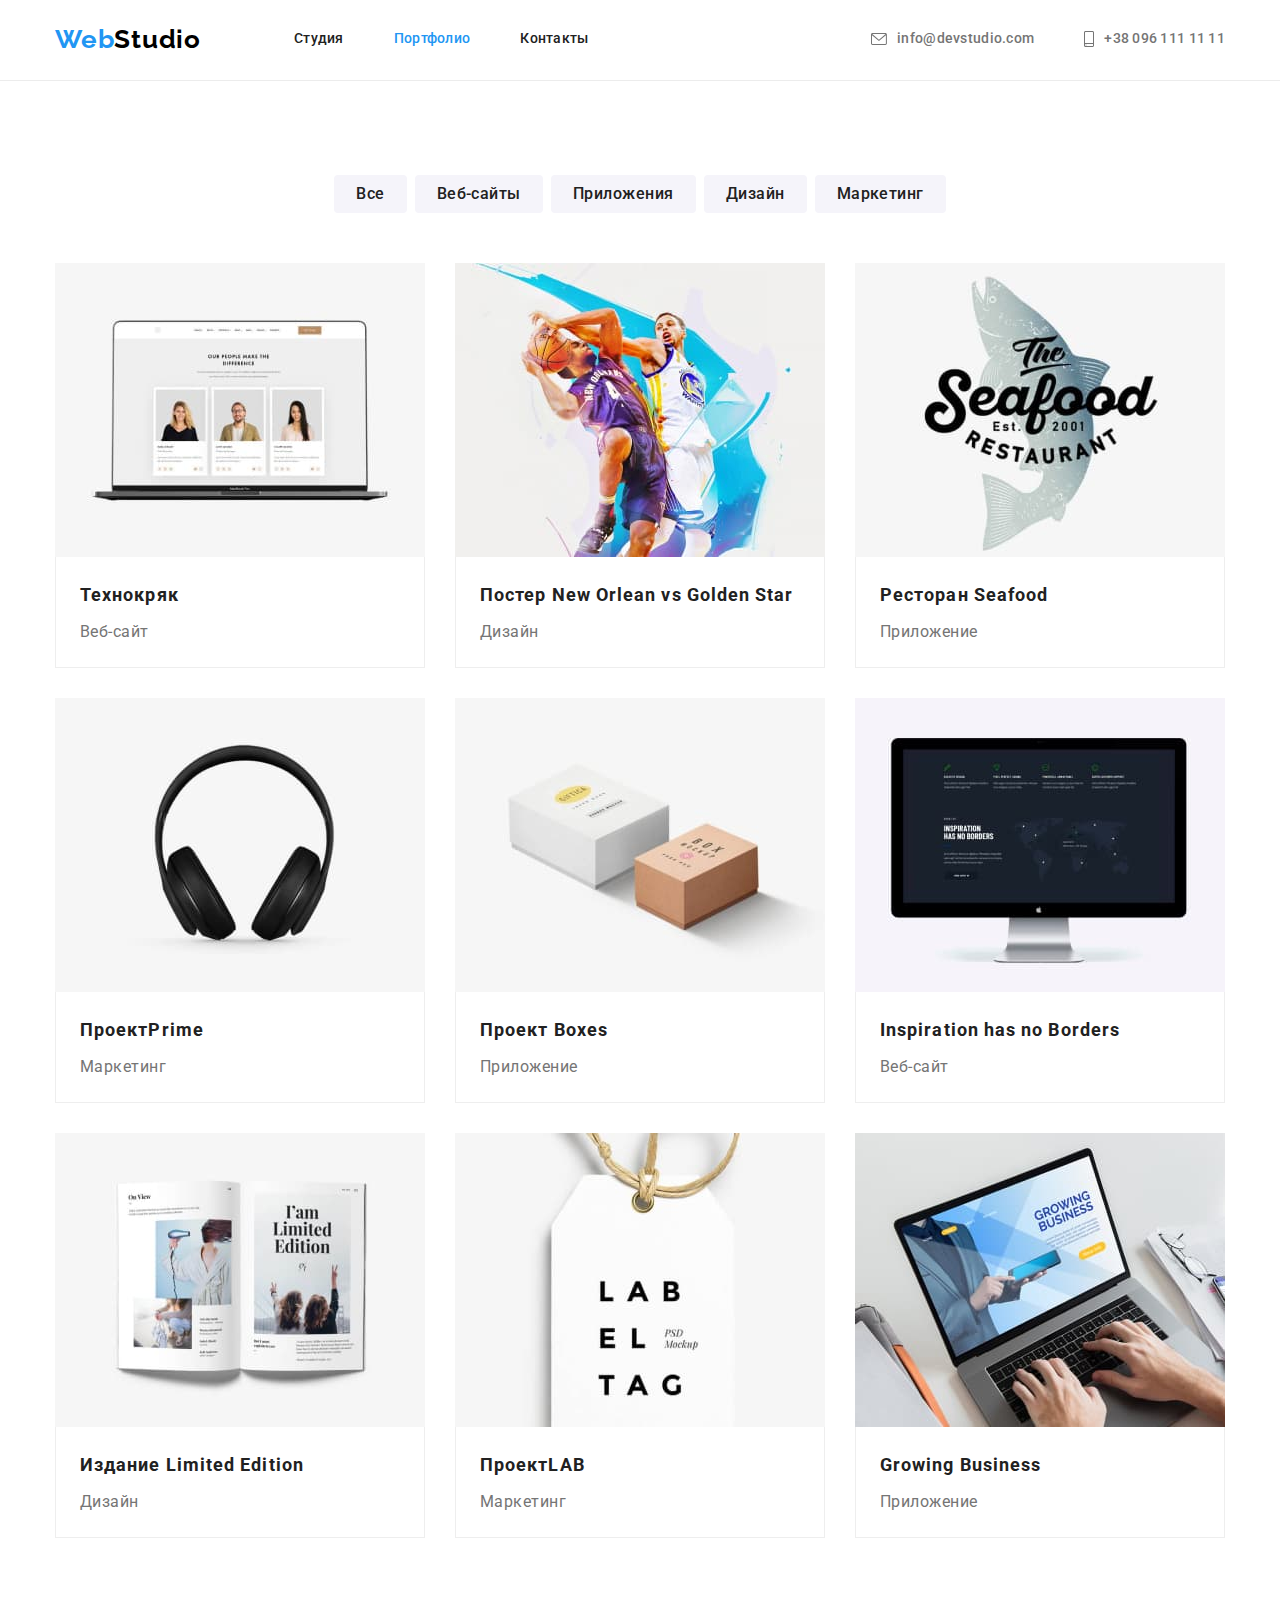
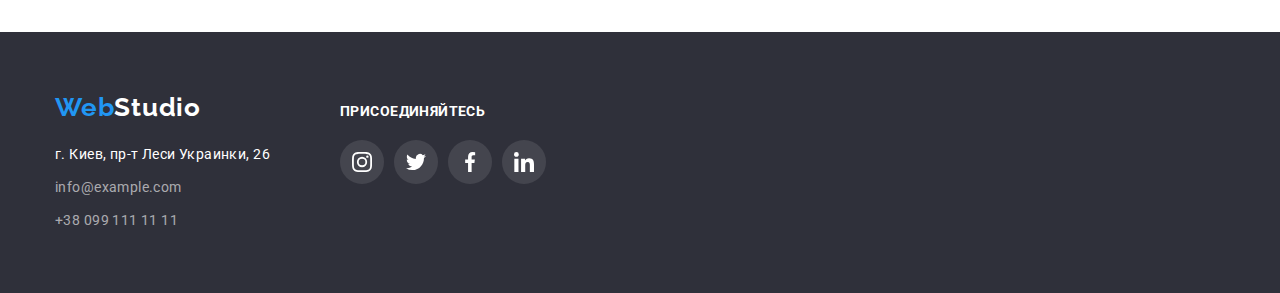
==== commit c15e1dd8: "final" ====
--- a/portfolio.html
+++ b/portfolio.html
@@ -4,7 +4,7 @@
     <meta charset="UTF-8" />
     <meta http-equiv="X-UA-Compatible" content="IE=edge" />
     <meta name="viewport" content="width=device-width, initial-scale=1.0" />
-    <title>goit-markup-hw-03</title>
+    <title>goit-markup-hw-04</title>
     <link
       href="https://fonts.googleapis.com/css2?family=Raleway:wght@700&family=Roboto:wght@400;500;700;900&display=swap"
       rel="stylesheet"
--- a/css/styles.css
+++ b/css/styles.css
@@ -101,6 +101,8 @@
   line-height: 1.14;
   letter-spacing: 0.02em;
   color: var(--main-title-color);
+  display: flex;
+  align-items: center;
 }
 .header-icon-mail {
   fill: currentColor;
@@ -143,6 +145,7 @@
       rgba(47, 48, 58, 0.4)
     ),
     url(../images/bg-image.jpg);
+    background-size: cover;
   background-repeat: no-repeat;
   background-position: center;
   margin-left: auto;
@@ -203,7 +206,7 @@
   margin-left: calc(-1 * var(--primary-margin));
   flex-wrap: wrap;
 }
-.features-item::before {
+/* .features-item::before {
   display: block;
   content: " ";
   height: 120px;
@@ -226,8 +229,16 @@
 
 .astronaut::before {
   background-image: url(../images/astronaut\ 1.svg);
-}
-
+} */
+.features-icon-conteiner{
+  height: 120px;
+  background-color: var(--secondary-white-color);
+  border-radius: 4px;
+  margin-bottom: var(--primary-margin);
+ display: flex;
+ justify-content: center;
+ align-items: center;
+}
 .features-item {
   margin-left: var(--primary-margin);
   flex-basis: calc(100% / 4 - 30px);
@@ -500,6 +511,9 @@
   margin-bottom: var(--primary-margin);
   flex-basis: calc(100% / 3 - 30px);
 }
+.port-link{
+  display: block;
+}
 
 .port-title {
   font-size: 18px;
@@ -520,8 +534,8 @@
   border-bottom: 1px solid #eeeeee;
   border-left: 1px solid #eeeeee;
 }
-.port-item:hover,
-.port-item:focus {
+.port-link:hover,
+.port-link:focus {
   box-shadow: 0px 1px 1px rgba(0, 0, 0, 0.12), 0px 4px 4px rgba(0, 0, 0, 0.06),
     1px 4px 6px rgba(0, 0, 0, 0.16);
 }
